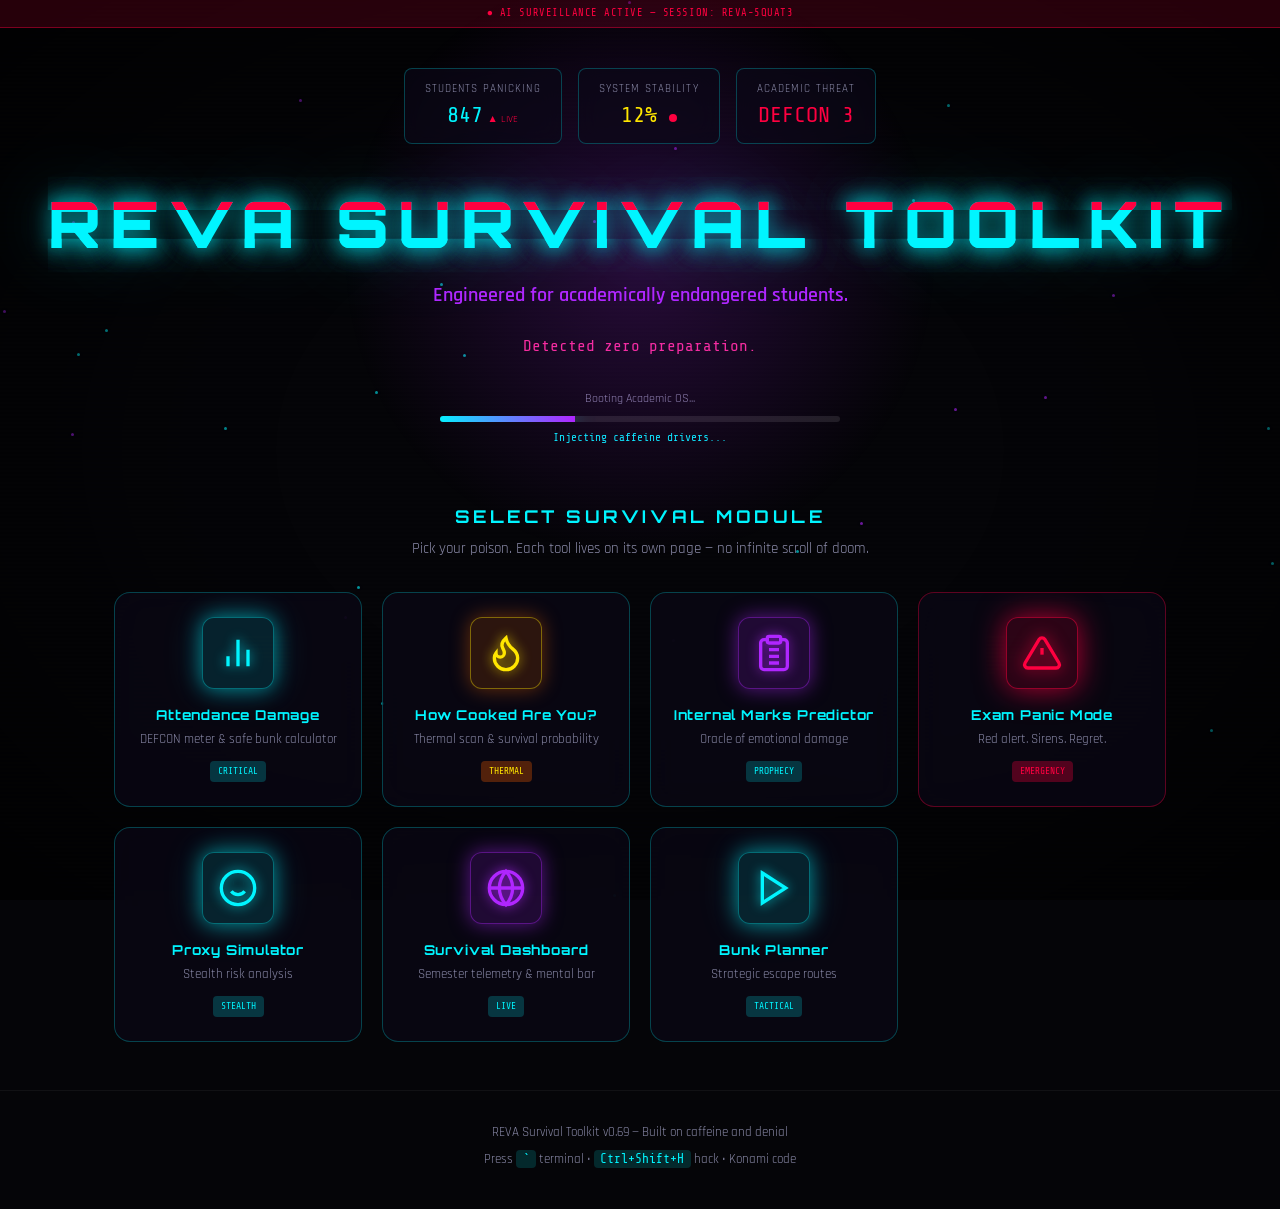
==== index.html @ 2d342688 "Initial commit: REVA Survival Toolkit static site Co-authored-by: Cursor <cursoragent@cursor.com>" ====
<!DOCTYPE html>
<html lang="en">
<head>
  <meta charset="UTF-8" />
  <meta name="viewport" content="width=device-width, initial-scale=1.0" />
  <title>REVA SURVIVAL TOOLKIT — Home</title>
  <link rel="preconnect" href="https://fonts.googleapis.com" />
  <link rel="preconnect" href="https://fonts.gstatic.com" crossorigin />
  <link href="https://fonts.googleapis.com/css2?family=Orbitron:wght@400;700;900&family=Share+Tech+Mono&family=Rajdhani:wght@400;600;700&display=swap" rel="stylesheet" />
  <link rel="stylesheet" href="styles.css" />
</head>
<body class="page-home">
  <canvas id="matrix-canvas" aria-hidden="true"></canvas>
  <div id="particles" aria-hidden="true"></div>
  <div class="scanlines" aria-hidden="true"></div>
  <div class="vignette" aria-hidden="true"></div>

  <div class="surveillance-bar">
    <span class="blink">●</span> AI SURVEILLANCE ACTIVE — SESSION: <span id="session-id">REVA-????</span>
  </div>

  <header class="hero hero-home">
    <div class="hero-glow"></div>
    <div class="status-bar">
      <div class="status-item">
        <span class="status-label">Students Panicking</span>
        <span class="status-value" id="panic-count">847</span>
        <span class="status-trend up">▲ LIVE</span>
      </div>
      <div class="status-item unstable">
        <span class="status-label">System Stability</span>
        <span class="status-value" id="stability">12%</span>
        <span class="pulse-dot"></span>
      </div>
      <div class="status-item threat">
        <span class="status-label">Academic Threat</span>
        <span class="status-value defcon" id="threat-level">DEFCON 3</span>
      </div>
    </div>

    <h1 class="main-title glitch" data-text="REVA SURVIVAL TOOLKIT">REVA SURVIVAL TOOLKIT</h1>
    <p class="subtitle">Engineered for academically endangered students.</p>
    <p class="rotating-msg" id="rotating-msg">Detected zero preparation.</p>

    <div class="loading-bar-container">
      <div class="loading-label">Booting Academic OS...</div>
      <div class="loading-bar"><div class="loading-fill" id="boot-bar"></div></div>
      <span class="loading-text" id="loading-text">Injecting caffeine drivers...</span>
    </div>
  </header>

  <main class="hub-main">
    <h2 class="hub-title">SELECT SURVIVAL MODULE</h2>
    <p class="hub-sub">Pick your poison. Each tool lives on its own page — no infinite scroll of doom.</p>

    <div class="module-grid">
      <a href="attendance.html" class="module-card">
        <span class="module-icon icon-cyan" data-icon="chart"></span>
        <span class="module-name">Attendance Damage</span>
        <span class="module-desc">DEFCON meter & safe bunk calculator</span>
        <span class="module-tag">CRITICAL</span>
      </a>
      <a href="cooked.html" class="module-card">
        <span class="module-icon icon-hot" data-icon="flame"></span>
        <span class="module-name">How Cooked Are You?</span>
        <span class="module-desc">Thermal scan & survival probability</span>
        <span class="module-tag hot">THERMAL</span>
      </a>
      <a href="internals.html" class="module-card">
        <span class="module-icon icon-purple" data-icon="clipboard"></span>
        <span class="module-name">Internal Marks Predictor</span>
        <span class="module-desc">Oracle of emotional damage</span>
        <span class="module-tag">PROPHECY</span>
      </a>
      <a href="panic.html" class="module-card module-danger">
        <span class="module-icon icon-red" data-icon="alert"></span>
        <span class="module-name">Exam Panic Mode</span>
        <span class="module-desc">Red alert. Sirens. Regret.</span>
        <span class="module-tag danger">EMERGENCY</span>
      </a>
      <a href="proxy.html" class="module-card">
        <span class="module-icon icon-cyan" data-icon="mask"></span>
        <span class="module-name">Proxy Simulator</span>
        <span class="module-desc">Stealth risk analysis</span>
        <span class="module-tag">STEALTH</span>
      </a>
      <a href="dashboard.html" class="module-card">
        <span class="module-icon icon-purple" data-icon="radar"></span>
        <span class="module-name">Survival Dashboard</span>
        <span class="module-desc">Semester telemetry & mental bar</span>
        <span class="module-tag">LIVE</span>
      </a>
      <a href="bunk.html" class="module-card">
        <span class="module-icon icon-cyan" data-icon="run"></span>
        <span class="module-name">Bunk Planner</span>
        <span class="module-desc">Strategic escape routes</span>
        <span class="module-tag">TACTICAL</span>
      </a>
    </div>
  </main>

  <footer class="footer">
    <p>REVA Survival Toolkit v0.69 — Built on caffeine and denial</p>
    <p class="easter-hint">Press <kbd>`</kbd> terminal • <kbd>Ctrl+Shift+H</kbd> hack • Konami code</p>
  </footer>

  <script src="js/icons.js"></script>
  <script src="js/core.js"></script>
</body>
</html>
---- styles.css ----
:root {
  --bg: #050508;
  --bg-card: rgba(12, 8, 24, 0.65);
  --cyan: #00f5ff;
  --purple: #b026ff;
  --red: #ff0040;
  --pink: #ff2d95;
  --green: #39ff14;
  --yellow: #ffe600;
  --text: #e8e8f0;
  --text-dim: #8a8aa8;
  --glass-border: rgba(0, 245, 255, 0.25);
  --glow-cyan: 0 0 20px rgba(0, 245, 255, 0.5), 0 0 40px rgba(0, 245, 255, 0.2);
  --glow-purple: 0 0 20px rgba(176, 38, 255, 0.5);
  --glow-red: 0 0 30px rgba(255, 0, 64, 0.7);
  --font-display: 'Orbitron', sans-serif;
  --font-mono: 'Share Tech Mono', monospace;
  --font-ui: 'Rajdhani', sans-serif;
}

*, *::before, *::after {
  box-sizing: border-box;
  margin: 0;
  padding: 0;
}

html {
  scroll-behavior: smooth;
}

body {
  font-family: var(--font-ui);
  background: var(--bg);
  color: var(--text);
  min-height: 100vh;
  overflow-x: hidden;
  line-height: 1.5;
}

body.panic-active {
  --bg: #1a0005;
}

body.panic-active .card:not(.panic-card) {
  opacity: 0.3;
  filter: grayscale(0.5);
}

#matrix-canvas {
  position: fixed;
  inset: 0;
  z-index: 0;
  opacity: 0.15;
  pointer-events: none;
}

#particles {
  position: fixed;
  inset: 0;
  z-index: 1;
  pointer-events: none;
  overflow: hidden;
}

.particle {
  position: absolute;
  width: 3px;
  height: 3px;
  background: var(--cyan);
  border-radius: 50%;
  box-shadow: var(--glow-cyan);
  animation: float-particle 8s infinite ease-in-out;
  opacity: 0.6;
}

.scanlines {
  position: fixed;
  inset: 0;
  z-index: 2;
  pointer-events: none;
  background: repeating-linear-gradient(
    0deg,
    transparent,
    transparent 2px,
    rgba(0, 0, 0, 0.15) 2px,
    rgba(0, 0, 0, 0.15) 4px
  );
  opacity: 0.4;
}

.vignette {
  position: fixed;
  inset: 0;
  z-index: 3;
  pointer-events: none;
  background: radial-gradient(ellipse at center, transparent 40%, rgba(0, 0, 0, 0.7) 100%);
}

.surveillance-bar {
  position: fixed;
  top: 0;
  left: 0;
  right: 0;
  z-index: 100;
  background: rgba(255, 0, 64, 0.15);
  border-bottom: 1px solid rgba(255, 0, 64, 0.4);
  padding: 0.35rem 1rem;
  font-family: var(--font-mono);
  font-size: 0.65rem;
  text-align: center;
  color: var(--red);
  letter-spacing: 0.05em;
}

.blink {
  animation: blink 1s infinite;
}

@keyframes blink {
  50% { opacity: 0; }
}

.hero {
  position: relative;
  z-index: 10;
  padding: 4rem 1.5rem 3rem;
  text-align: center;
  min-height: 100vh;
  display: flex;
  flex-direction: column;
  align-items: center;
  justify-content: center;
}

.hero-glow {
  position: absolute;
  width: 600px;
  height: 600px;
  background: radial-gradient(circle, rgba(176, 38, 255, 0.2) 0%, transparent 70%);
  top: 50%;
  left: 50%;
  transform: translate(-50%, -50%);
  pointer-events: none;
  animation: pulse-glow 4s ease-in-out infinite;
}

@keyframes pulse-glow {
  0%, 100% { opacity: 0.5; transform: translate(-50%, -50%) scale(1); }
  50% { opacity: 1; transform: translate(-50%, -50%) scale(1.1); }
}

.status-bar {
  display: flex;
  flex-wrap: wrap;
  gap: 1rem;
  justify-content: center;
  margin-bottom: 2rem;
  width: 100%;
  max-width: 900px;
}

.status-item {
  background: var(--bg-card);
  border: 1px solid var(--glass-border);
  backdrop-filter: blur(12px);
  padding: 0.75rem 1.25rem;
  border-radius: 8px;
  min-width: 140px;
  transition: transform 0.3s, box-shadow 0.3s;
}

.status-item:hover {
  transform: translateY(-3px);
  box-shadow: var(--glow-cyan);
}

.status-label {
  display: block;
  font-size: 0.7rem;
  color: var(--text-dim);
  text-transform: uppercase;
  letter-spacing: 0.1em;
}

.status-value {
  font-family: var(--font-mono);
  font-size: 1.4rem;
  color: var(--cyan);
}

.status-item.unstable .status-value { color: var(--yellow); }
.status-item.threat .status-value { color: var(--red); }

.status-trend.up { color: var(--red); font-size: 0.65rem; }

.pulse-dot {
  display: inline-block;
  width: 8px;
  height: 8px;
  background: var(--red);
  border-radius: 50%;
  margin-left: 0.5rem;
  animation: pulse-dot 1s infinite;
}

@keyframes pulse-dot {
  0%, 100% { box-shadow: 0 0 0 0 rgba(255, 0, 64, 0.7); }
  50% { box-shadow: 0 0 0 8px rgba(255, 0, 64, 0); }
}

.main-title {
  font-family: var(--font-display);
  font-size: clamp(1.8rem, 8vw, 4rem);
  font-weight: 900;
  letter-spacing: 0.15em;
  color: var(--cyan);
  text-shadow: var(--glow-cyan), 0 0 80px rgba(0, 245, 255, 0.3);
  margin-bottom: 0.5rem;
  animation: title-flicker 5s infinite;
}

@keyframes title-flicker {
  0%, 95%, 100% { opacity: 1; }
  96% { opacity: 0.85; }
  97% { opacity: 1; }
  98% { opacity: 0.9; }
}

.subtitle {
  font-size: clamp(1rem, 3vw, 1.25rem);
  color: var(--purple);
  margin-bottom: 1.5rem;
  font-weight: 600;
}

.rotating-msg {
  font-family: var(--font-mono);
  color: var(--pink);
  font-size: 1rem;
  min-height: 1.5em;
  margin-bottom: 2rem;
  animation: msg-glow 2s ease-in-out infinite alternate;
}

@keyframes msg-glow {
  from { text-shadow: 0 0 10px rgba(255, 45, 149, 0.5); }
  to { text-shadow: 0 0 20px rgba(255, 45, 149, 0.9); }
}

.loading-bar-container {
  width: 100%;
  max-width: 400px;
  margin-bottom: 2rem;
}

.loading-label {
  font-size: 0.75rem;
  color: var(--text-dim);
  margin-bottom: 0.5rem;
}

.loading-bar {
  height: 6px;
  background: rgba(255, 255, 255, 0.1);
  border-radius: 3px;
  overflow: hidden;
}

.loading-fill {
  height: 100%;
  width: 0%;
  background: linear-gradient(90deg, var(--cyan), var(--purple));
  box-shadow: var(--glow-cyan);
  transition: width 0.3s;
  animation: load-shimmer 2s infinite;
}

@keyframes load-shimmer {
  0% { filter: brightness(1); }
  50% { filter: brightness(1.3); }
  100% { filter: brightness(1); }
}

.loading-text {
  display: block;
  font-family: var(--font-mono);
  font-size: 0.7rem;
  color: var(--cyan);
  margin-top: 0.5rem;
}

.quick-nav {
  display: flex;
  flex-wrap: wrap;
  gap: 0.5rem;
  justify-content: center;
  max-width: 700px;
}

.nav-chip {
  padding: 0.5rem 1rem;
  background: rgba(0, 245, 255, 0.1);
  border: 1px solid var(--glass-border);
  border-radius: 20px;
  color: var(--cyan);
  text-decoration: none;
  font-size: 0.85rem;
  font-weight: 600;
  transition: all 0.3s;
}

.nav-chip:hover {
  background: rgba(0, 245, 255, 0.25);
  box-shadow: var(--glow-cyan);
  transform: scale(1.05);
}

.nav-chip.danger {
  border-color: rgba(255, 0, 64, 0.5);
  color: var(--red);
}

.nav-chip.danger:hover {
  box-shadow: var(--glow-red);
}

.container {
  position: relative;
  z-index: 10;
  max-width: 1100px;
  margin: 0 auto;
  padding: 2rem 1.5rem 4rem;
  display: grid;
  gap: 2rem;
}

@media (min-width: 768px) {
  .container {
    grid-template-columns: repeat(2, 1fr);
  }
  .card.wide {
    grid-column: 1 / -1;
  }
}

.card {
  border-radius: 16px;
  overflow: hidden;
  transition: transform 0.4s, box-shadow 0.4s;
  animation: card-enter 0.6s ease backwards;
}

.card:nth-child(1) { animation-delay: 0.1s; }
.card:nth-child(2) { animation-delay: 0.15s; }
.card:nth-child(3) { animation-delay: 0.2s; }
.card:nth-child(4) { animation-delay: 0.25s; }
.card:nth-child(5) { animation-delay: 0.3s; }
.card:nth-child(6) { animation-delay: 0.35s; }
.card:nth-child(7) { animation-delay: 0.4s; }
.card:nth-child(8) { animation-delay: 0.45s; }

@keyframes card-enter {
  from {
    opacity: 0;
    transform: translateY(30px);
  }
  to {
    opacity: 1;
    transform: translateY(0);
  }
}

.card.glass {
  background: var(--bg-card);
  backdrop-filter: blur(16px);
  border: 1px solid var(--glass-border);
  box-shadow: 0 8px 32px rgba(0, 0, 0, 0.4);
}

.card:hover {
  transform: translateY(-5px);
  box-shadow: 0 12px 40px rgba(0, 245, 255, 0.15), var(--glow-cyan);
  border-color: rgba(0, 245, 255, 0.4);
}

.card-header {
  display: flex;
  align-items: center;
  gap: 0.75rem;
  padding: 1rem 1.25rem;
  background: rgba(0, 0, 0, 0.3);
  border-bottom: 1px solid rgba(255, 255, 255, 0.05);
}

.card-icon { font-size: 1.5rem; }

.card-header h2 {
  font-family: var(--font-display);
  font-size: 0.95rem;
  flex: 1;
  letter-spacing: 0.05em;
}

.card-tag {
  font-family: var(--font-mono);
  font-size: 0.6rem;
  padding: 0.2rem 0.5rem;
  background: rgba(0, 245, 255, 0.2);
  color: var(--cyan);
  border-radius: 4px;
}

.card-tag.hot { background: rgba(255, 100, 0, 0.3); color: var(--yellow); }
.card-tag.danger { background: rgba(255, 0, 64, 0.3); color: var(--red); animation: tag-pulse 1s infinite; }

@keyframes tag-pulse {
  50% { opacity: 0.7; }
}

.card-body {
  padding: 1.25rem;
}

.card-body.center {
  text-align: center;
}

.input-grid {
  display: grid;
  gap: 1rem;
  margin-bottom: 1rem;
}

.input-grid.cols-2 {
  grid-template-columns: 1fr;
}

@media (min-width: 500px) {
  .input-grid.cols-2 {
    grid-template-columns: 1fr 1fr;
  }
}

label {
  display: flex;
  flex-direction: column;
  gap: 0.35rem;
  font-size: 0.85rem;
  color: var(--text-dim);
  font-weight: 600;
}

input[type="number"],
input[type="text"],
select {
  background: rgba(0, 0, 0, 0.5);
  border: 1px solid rgba(0, 245, 255, 0.3);
  border-radius: 8px;
  padding: 0.6rem 0.75rem;
  color: var(--text);
  font-family: var(--font-mono);
  font-size: 1rem;
  transition: border-color 0.3s, box-shadow 0.3s;
}

input:focus,
select:focus {
  outline: none;
  border-color: var(--cyan);
  box-shadow: 0 0 15px rgba(0, 245, 255, 0.3);
}

input[type="range"] {
  width: 100%;
  accent-color: var(--cyan);
  margin-top: 0.25rem;
}

.btn-neon {
  display: inline-block;
  width: 100%;
  padding: 0.85rem 1.5rem;
  font-family: var(--font-display);
  font-size: 0.85rem;
  font-weight: 700;
  letter-spacing: 0.1em;
  color: var(--bg);
  background: linear-gradient(135deg, var(--cyan), #00a8b0);
  border: none;
  border-radius: 8px;
  cursor: pointer;
  position: relative;
  overflow: hidden;
  transition: transform 0.2s, box-shadow 0.3s;
  box-shadow: var(--glow-cyan);
}

.btn-neon:hover {
  transform: scale(1.02);
  box-shadow: 0 0 30px rgba(0, 245, 255, 0.8);
}

.btn-neon:active {
  transform: scale(0.98);
}

.btn-neon.btn-purple {
  background: linear-gradient(135deg, var(--purple), #6b0fff);
  box-shadow: var(--glow-purple);
  color: #fff;
}

.btn-neon.btn-small {
  width: auto;
  padding: 0.5rem 1rem;
  font-size: 0.7rem;
  margin: 0.25rem;
}

.btn-neon.btn-red {
  background: linear-gradient(135deg, var(--red), #990020);
  box-shadow: var(--glow-red);
}

.results {
  margin-top: 1.5rem;
  padding-top: 1.5rem;
  border-top: 1px solid rgba(255, 255, 255, 0.1);
  animation: fade-in 0.5s ease;
}

.results.hidden { display: none; }

@keyframes fade-in {
  from { opacity: 0; transform: translateY(10px); }
  to { opacity: 1; transform: translateY(0); }
}

.result-big {
  font-family: var(--font-display);
  font-size: 2.5rem;
  color: var(--cyan);
  text-shadow: var(--glow-cyan);
  margin-bottom: 0.5rem;
}

.result-detail { color: var(--text-dim); margin: 0.5rem 0; }

.defcon-meter {
  margin-top: 1rem;
}

.defcon-meter span:first-child {
  font-size: 0.75rem;
  color: var(--red);
  letter-spacing: 0.1em;
}

.danger-bar {
  height: 12px;
  background: rgba(0, 0, 0, 0.5);
  border-radius: 6px;
  margin: 0.5rem 0;
  overflow: hidden;
  border: 1px solid rgba(255, 0, 64, 0.3);
}

.danger-fill {
  height: 100%;
  width: 0%;
  background: linear-gradient(90deg, var(--yellow), var(--red));
  transition: width 0.8s ease;
  box-shadow: var(--glow-red);
}

.danger-fill.critical {
  animation: danger-pulse 0.5s infinite;
}

@keyframes danger-pulse {
  50% { filter: brightness(1.5); }
}

#defcon-label {
  font-family: var(--font-mono);
  color: var(--red);
  font-weight: bold;
}

.siren-glow {
  position: absolute;
  inset: 0;
  pointer-events: none;
  background: radial-gradient(circle, rgba(255, 0, 64, 0.2) 0%, transparent 70%);
  animation: siren 1s infinite;
  border-radius: 16px;
}

.siren-glow.hidden { display: none; }

.card-body { position: relative; }

@keyframes siren {
  0%, 100% { opacity: 0.3; }
  50% { opacity: 0.8; }
}

.cooked-ring {
  position: relative;
  width: 120px;
  height: 120px;
  margin: 0 auto 1rem;
}

.cooked-ring svg {
  transform: rotate(-90deg);
  width: 100%;
  height: 100%;
}

.ring-bg {
  fill: none;
  stroke: rgba(255, 255, 255, 0.1);
  stroke-width: 8;
}

.ring-fill {
  fill: none;
  stroke: url(#cookedGradient);
  stroke-width: 8;
  stroke-linecap: round;
  stroke-dasharray: 327;
  stroke-dashoffset: 327;
  transition: stroke-dashoffset 1s ease;
  stroke: var(--orange, #ff6b00);
}

.ring-text {
  position: absolute;
  top: 50%;
  left: 50%;
  transform: translate(-50%, -50%);
  font-family: var(--font-display);
  font-size: 1.5rem;
  color: var(--yellow);
}

.diagnosis {
  font-size: 1.25rem;
  color: var(--pink);
  font-weight: 700;
  margin: 0.5rem 0;
}

.ai-response {
  font-family: var(--font-mono);
  font-size: 0.85rem;
  color: var(--cyan);
  margin-top: 0.75rem;
  font-style: italic;
}

.funny-out {
  color: var(--purple);
  margin-top: 0.5rem;
  font-weight: 600;
}

.panic-card {
  border-color: rgba(255, 0, 64, 0.4);
}

.warning-text {
  color: var(--text-dim);
  margin-bottom: 1.5rem;
  font-size: 0.9rem;
}

.btn-panic {
  position: relative;
  width: 100%;
  max-width: 320px;
  padding: 1.5rem 2rem;
  font-family: var(--font-display);
  font-size: 1.25rem;
  font-weight: 900;
  letter-spacing: 0.15em;
  color: #fff;
  background: var(--red);
  border: 3px solid #ff4466;
  border-radius: 12px;
  cursor: pointer;
  overflow: hidden;
  animation: panic-btn-pulse 1.5s infinite;
  box-shadow: var(--glow-red);
}

@keyframes panic-btn-pulse {
  0%, 100% { transform: scale(1); box-shadow: 0 0 20px rgba(255, 0, 64, 0.6); }
  50% { transform: scale(1.03); box-shadow: 0 0 40px rgba(255, 0, 64, 1); }
}

.panic-btn-glow {
  position: absolute;
  inset: 0;
  background: linear-gradient(45deg, transparent 40%, rgba(255, 255, 255, 0.3) 50%, transparent 60%);
  animation: panic-shine 2s infinite;
}

@keyframes panic-shine {
  0% { transform: translateX(-100%); }
  100% { transform: translateX(100%); }
}

.sound-toggle {
  display: flex;
  align-items: center;
  gap: 0.5rem;
  margin-top: 1rem;
  font-size: 0.8rem;
  color: var(--text-dim);
  justify-content: center;
}

.slider-group label {
  margin-bottom: 1rem;
}

.dashboard-grid {
  display: grid;
  gap: 1.25rem;
  grid-template-columns: 1fr;
}

@media (min-width: 600px) {
  .dashboard-grid {
    grid-template-columns: repeat(2, 1fr);
  }
}

@media (min-width: 900px) {
  .dashboard-grid {
    grid-template-columns: repeat(3, 1fr);
  }
}

.dash-stat {
  background: rgba(0, 0, 0, 0.3);
  padding: 1rem;
  border-radius: 8px;
  border: 1px solid rgba(255, 255, 255, 0.05);
}

.dash-label {
  display: block;
  font-size: 0.75rem;
  color: var(--text-dim);
  text-transform: uppercase;
  margin-bottom: 0.5rem;
}

.dash-value {
  font-family: var(--font-mono);
  font-size: 2rem;
  color: var(--cyan);
}

.dash-input {
  width: 80px;
  margin-bottom: 0.5rem;
}

.mini-bar {
  height: 8px;
  background: rgba(0, 0, 0, 0.5);
  border-radius: 4px;
  overflow: hidden;
  margin-top: 0.5rem;
}

.mini-bar div {
  height: 100%;
  background: linear-gradient(90deg, var(--cyan), var(--purple));
  transition: width 0.5s;
}

.danger-bar-mini div { background: linear-gradient(90deg, var(--yellow), var(--red)); }
.mental-bar div { background: linear-gradient(90deg, var(--purple), var(--pink)); }

.dash-status {
  font-family: var(--font-mono);
  color: var(--red);
  font-size: 0.9rem;
}

.dash-verdict {
  margin-top: 1rem;
  font-family: var(--font-mono);
  color: var(--pink);
  text-align: center;
}

.viva-output {
  margin-top: 1.5rem;
}

.viva-output.hidden { display: none; }

.viva-q, .viva-a {
  background: rgba(0, 0, 0, 0.4);
  padding: 1rem;
  border-radius: 8px;
  margin-bottom: 1rem;
  border-left: 3px solid var(--cyan);
}

.viva-a { border-left-color: var(--purple); }

.viva-label {
  font-family: var(--font-mono);
  font-size: 0.65rem;
  color: var(--text-dim);
  letter-spacing: 0.15em;
}

.viva-q p, .viva-a p {
  margin-top: 0.5rem;
  font-size: 1rem;
}

.checkbox-label {
  display: flex;
  align-items: center;
  gap: 0.5rem;
  margin-top: 1rem;
  font-size: 0.85rem;
  cursor: pointer;
}

.footer {
  position: relative;
  z-index: 10;
  text-align: center;
  padding: 2rem 1.5rem;
  border-top: 1px solid rgba(255, 255, 255, 0.05);
  font-size: 0.8rem;
  color: var(--text-dim);
}

.footer kbd {
  background: rgba(0, 245, 255, 0.15);
  padding: 0.15rem 0.4rem;
  border-radius: 4px;
  font-family: var(--font-mono);
  color: var(--cyan);
}

.easter-hint { margin: 0.5rem 0; }
.surveillance-footer { color: var(--red); font-size: 0.7rem; margin-top: 0.5rem; }

/* Glitch effect */
.glitch {
  position: relative;
}

.glitch::before,
.glitch::after {
  content: attr(data-text);
  position: absolute;
  left: 0;
  right: 0;
  top: 0;
}

.glitch::before {
  color: var(--red);
  animation: glitch-1 3s infinite;
  clip-path: polygon(0 0, 100% 0, 100% 35%, 0 35%);
}

.glitch::after {
  color: var(--cyan);
  animation: glitch-2 3s infinite;
  clip-path: polygon(0 65%, 100% 65%, 100% 100%, 0 100%);
}

@keyframes glitch-1 {
  0%, 90%, 100% { transform: translate(0); }
  92% { transform: translate(-3px, 2px); }
  94% { transform: translate(3px, -2px); }
}

@keyframes glitch-2 {
  0%, 90%, 100% { transform: translate(0); }
  91% { transform: translate(3px, 2px); }
  93% { transform: translate(-3px, -2px); }
}

body.glitch-active .main-title {
  animation: violent-glitch 0.3s infinite;
}

@keyframes violent-glitch {
  0% { transform: translate(0); filter: hue-rotate(0); }
  25% { transform: translate(-5px, 2px); filter: hue-rotate(90deg); }
  50% { transform: translate(5px, -2px); }
  75% { transform: translate(-2px, -5px); filter: hue-rotate(-90deg); }
  100% { transform: translate(0); }
}

/* Panic overlay */
.panic-overlay {
  position: fixed;
  inset: 0;
  z-index: 1000;
  background: rgba(80, 0, 0, 0.95);
  display: flex;
  align-items: center;
  justify-content: center;
  animation: panic-flash 0.5s infinite;
}

.panic-overlay.hidden { display: none; }

@keyframes panic-flash {
  0%, 100% { background: rgba(80, 0, 0, 0.95); }
  50% { background: rgba(120, 0, 0, 0.98); }
}

.panic-content {
  text-align: center;
  padding: 2rem;
  max-width: 500px;
}

.panic-title {
  font-family: var(--font-display);
  font-size: 2rem;
  color: #fff;
  margin-bottom: 1rem;
  text-shadow: 0 0 30px var(--red);
}

.panic-msg {
  font-size: 1.25rem;
  color: var(--yellow);
  margin-bottom: 1rem;
  animation: shake 0.5s infinite;
}

@keyframes shake {
  0%, 100% { transform: translateX(0); }
  25% { transform: translateX(-5px); }
  75% { transform: translateX(5px); }
}

.countdown-display {
  font-family: var(--font-mono);
  font-size: 3rem;
  color: var(--red);
  text-shadow: var(--glow-red);
  margin: 1rem 0;
}

.panic-timer-section {
  margin: 1.5rem 0;
}

.study-timer {
  font-family: var(--font-mono);
  font-size: 2rem;
  color: var(--cyan);
  margin: 0.5rem 0;
}

.panic-insult {
  font-style: italic;
  color: #ffaaaa;
  margin: 1rem 0;
  min-height: 1.5em;
}

.fake-ai {
  font-family: var(--font-mono);
  font-size: 0.8rem;
  color: var(--cyan);
  margin-bottom: 1.5rem;
}

.btn-large {
  max-width: 280px;
  margin: 0 auto;
}

/* Terminal */
.terminal-overlay {
  position: fixed;
  inset: 0;
  z-index: 2000;
  background: rgba(0, 0, 0, 0.85);
  display: flex;
  align-items: center;
  justify-content: center;
  padding: 1rem;
}

.terminal-overlay.hidden { display: none; }

.terminal-window {
  width: 100%;
  max-width: 700px;
  background: #0a0a12;
  border: 1px solid var(--green);
  border-radius: 8px;
  box-shadow: 0 0 30px rgba(57, 255, 20, 0.3);
  overflow: hidden;
}

.terminal-header {
  display: flex;
  align-items: center;
  gap: 0.5rem;
  padding: 0.5rem 1rem;
  background: #1a1a24;
  font-family: var(--font-mono);
  font-size: 0.8rem;
  color: var(--green);
}

.term-dot {
  width: 12px;
  height: 12px;
  border-radius: 50%;
}

.term-dot.red { background: #ff5f56; }
.term-dot.yellow { background: #ffbd2e; }
.term-dot.green { background: #27c93f; }

.term-close {
  margin-left: auto;
  background: none;
  border: none;
  color: var(--text-dim);
  font-size: 1.5rem;
  cursor: pointer;
}

.terminal-body {
  padding: 1rem;
  height: 300px;
  overflow-y: auto;
  font-family: var(--font-mono);
  font-size: 0.85rem;
  color: var(--green);
  line-height: 1.6;
}

.terminal-input-line {
  display: flex;
  align-items: center;
  padding: 0.5rem 1rem;
  border-top: 1px solid #333;
  gap: 0.5rem;
}

.terminal-input-line .prompt {
  font-family: var(--font-mono);
  color: var(--green);
  font-size: 0.85rem;
}

#terminal-input {
  flex: 1;
  background: transparent;
  border: none;
  color: var(--green);
  font-family: var(--font-mono);
  font-size: 0.85rem;
}

#terminal-input:focus {
  outline: none;
  box-shadow: none;
}

/* Hack overlay */
.hack-overlay {
  position: fixed;
  inset: 0;
  z-index: 1500;
  background: #000;
  padding: 2rem;
  overflow: auto;
}

.hack-overlay.hidden { display: none; }

.hack-content pre {
  font-family: var(--font-mono);
  color: var(--green);
  font-size: 0.75rem;
  line-height: 1.4;
  white-space: pre-wrap;
}

.hidden { display: none !important; }

/* ─── Body layout (surveillance bar offset) ─── */
body {
  padding-top: 2.25rem;
}

.page-home .hero {
  min-height: auto;
  padding: 2rem 1.5rem 1.5rem;
}

.hero-home {
  padding-bottom: 0.5rem !important;
}

/* ─── Visible neon SVG icons ─── */
.icon-box,
.module-icon,
.card-icon-wrap,
.nav-icon {
  display: inline-flex;
  align-items: center;
  justify-content: center;
  flex-shrink: 0;
  border-radius: 12px;
  background: rgba(0, 245, 255, 0.12);
  border: 1px solid rgba(0, 245, 255, 0.35);
  box-shadow: var(--glow-cyan);
}

.module-icon,
.card-icon-wrap {
  width: 56px;
  height: 56px;
}

.nav-icon {
  width: 28px;
  height: 28px;
  border-radius: 6px;
  margin-right: 0.35rem;
}

.icon-box svg,
.module-icon svg,
.card-icon-wrap svg,
.nav-icon svg {
  width: 32px;
  height: 32px;
  stroke: var(--cyan);
  filter: drop-shadow(0 0 6px rgba(0, 245, 255, 0.8));
}

.nav-icon svg {
  width: 16px;
  height: 16px;
}

.icon-hot,
.module-icon.icon-hot,
.card-icon-wrap.icon-hot {
  background: rgba(255, 107, 0, 0.15);
  border-color: rgba(255, 230, 0, 0.4);
  box-shadow: 0 0 20px rgba(255, 107, 0, 0.4);
}

.icon-hot svg { stroke: var(--yellow); filter: drop-shadow(0 0 6px rgba(255, 230, 0, 0.8)); }

.icon-purple,
.module-icon.icon-purple,
.card-icon-wrap.icon-purple {
  background: rgba(176, 38, 255, 0.15);
  border-color: rgba(176, 38, 255, 0.4);
  box-shadow: var(--glow-purple);
}

.icon-purple svg { stroke: var(--purple); filter: drop-shadow(0 0 6px rgba(176, 38, 255, 0.8)); }

.icon-red,
.module-icon.icon-red,
.card-icon-wrap.icon-red {
  background: rgba(255, 0, 64, 0.15);
  border-color: rgba(255, 0, 64, 0.5);
  box-shadow: var(--glow-red);
}

.icon-red svg { stroke: var(--red); filter: drop-shadow(0 0 8px rgba(255, 0, 64, 0.9)); }

.icon-cyan svg { stroke: var(--cyan); }

/* ─── Home hub grid ─── */
.hub-main {
  position: relative;
  z-index: 10;
  max-width: 1100px;
  margin: 0 auto;
  padding: 1rem 1.5rem 3rem;
}

.hub-title {
  font-family: var(--font-display);
  font-size: 1.1rem;
  letter-spacing: 0.2em;
  text-align: center;
  color: var(--cyan);
  margin-bottom: 0.5rem;
}

.hub-sub {
  text-align: center;
  color: var(--text-dim);
  font-size: 0.95rem;
  margin-bottom: 2rem;
}

.module-grid {
  display: grid;
  grid-template-columns: 1fr;
  gap: 1.25rem;
}

@media (min-width: 520px) {
  .module-grid {
    grid-template-columns: repeat(2, 1fr);
  }
}

@media (min-width: 900px) {
  .module-grid {
    grid-template-columns: repeat(4, 1fr);
  }
}

.module-card {
  display: flex;
  flex-direction: column;
  align-items: center;
  text-align: center;
  padding: 1.5rem 1rem;
  background: var(--bg-card);
  backdrop-filter: blur(16px);
  border: 1px solid var(--glass-border);
  border-radius: 16px;
  text-decoration: none;
  color: var(--text);
  transition: transform 0.35s, box-shadow 0.35s, border-color 0.35s;
  position: relative;
  overflow: hidden;
}

.module-card::before {
  content: '';
  position: absolute;
  inset: 0;
  background: linear-gradient(135deg, rgba(0, 245, 255, 0.05), transparent);
  opacity: 0;
  transition: opacity 0.3s;
}

.module-card:hover {
  transform: translateY(-8px) scale(1.02);
  box-shadow: 0 16px 48px rgba(0, 245, 255, 0.2), var(--glow-cyan);
  border-color: rgba(0, 245, 255, 0.5);
}

.module-card:hover::before {
  opacity: 1;
}

.module-card.module-danger {
  border-color: rgba(255, 0, 64, 0.35);
}

.module-card.module-danger:hover {
  box-shadow: var(--glow-red);
  border-color: rgba(255, 0, 64, 0.6);
}

.module-icon {
  width: 72px;
  height: 72px;
  margin-bottom: 1rem;
}

.module-icon svg {
  width: 40px;
  height: 40px;
}

.module-name {
  font-family: var(--font-display);
  font-size: 0.85rem;
  font-weight: 700;
  letter-spacing: 0.06em;
  color: var(--cyan);
  margin-bottom: 0.35rem;
}

.module-desc {
  font-size: 0.8rem;
  color: var(--text-dim);
  line-height: 1.4;
  margin-bottom: 0.75rem;
  flex: 1;
}

.module-tag {
  font-family: var(--font-mono);
  font-size: 0.6rem;
  padding: 0.2rem 0.5rem;
  background: rgba(0, 245, 255, 0.2);
  color: var(--cyan);
  border-radius: 4px;
}

.module-tag.hot { background: rgba(255, 100, 0, 0.3); color: var(--yellow); }
.module-tag.danger { background: rgba(255, 0, 64, 0.3); color: var(--red); animation: tag-pulse 1s infinite; }

/* ─── Tool pages ─── */
.page-nav {
  position: relative;
  z-index: 50;
  display: flex;
  align-items: center;
  flex-wrap: wrap;
  gap: 0.5rem;
  padding: 0.75rem 1.5rem;
  background: rgba(0, 0, 0, 0.5);
  border-bottom: 1px solid var(--glass-border);
  font-family: var(--font-mono);
  font-size: 0.8rem;
}

.nav-home {
  display: inline-flex;
  align-items: center;
  color: var(--cyan);
  text-decoration: none;
  font-weight: 600;
  transition: text-shadow 0.3s;
}

.nav-home:hover {
  text-shadow: var(--glow-cyan);
}

.nav-divider {
  color: var(--text-dim);
}

.nav-current {
  display: inline-flex;
  align-items: center;
  color: var(--text);
}

.page-main {
  position: relative;
  z-index: 10;
  max-width: 720px;
  margin: 0 auto;
  padding: 2rem 1.5rem 3rem;
}

.page-card {
  animation: card-enter 0.5s ease;
}

.page-card-wide {
  max-width: 900px;
}

.card-header h1 {
  font-family: var(--font-display);
  font-size: 0.95rem;
  flex: 1;
  letter-spacing: 0.05em;
}

.panic-bar {
  background: rgba(255, 0, 64, 0.25);
  color: var(--red);
}

.footer a {
  color: var(--cyan);
  text-decoration: none;
}

.footer a:hover {
  text-shadow: var(--glow-cyan);
}

.page-panic .page-main {
  max-width: 480px;
}

.page-main-wide {
  max-width: 820px;
}

/* Marks info banner */
.marks-info {
  font-size: 0.85rem;
  color: var(--text-dim);
  margin-bottom: 1.25rem;
  padding: 0.75rem 1rem;
  background: rgba(0, 245, 255, 0.08);
  border-left: 3px solid var(--cyan);
  border-radius: 0 8px 8px 0;
  line-height: 1.5;
}

.marks-info strong {
  color: var(--cyan);
}

.max-hint {
  font-size: 0.75rem;
  color: var(--purple);
  font-weight: 400;
}

.min-marks-box {
  margin: 1rem 0;
  padding: 1rem;
  background: rgba(176, 38, 255, 0.12);
  border: 1px solid rgba(176, 38, 255, 0.35);
  border-radius: 8px;
  font-size: 1rem;
}

.min-marks-box .highlight {
  font-family: var(--font-display);
  font-size: 1.5rem;
  color: var(--yellow);
  text-shadow: 0 0 15px rgba(255, 230, 0, 0.5);
}

/* Subject-wise attendance */
.subjects-list {
  display: flex;
  flex-direction: column;
  gap: 0.75rem;
  margin-bottom: 1rem;
}

.subject-row {
  display: grid;
  grid-template-columns: 1fr auto auto auto;
  gap: 0.5rem;
  align-items: end;
  padding: 0.75rem;
  background: rgba(0, 0, 0, 0.35);
  border: 1px solid rgba(0, 245, 255, 0.2);
  border-radius: 10px;
}

@media (max-width: 600px) {
  .subject-row {
    grid-template-columns: 1fr 1fr;
    grid-template-rows: auto auto;
  }
  .subject-row .subject-name {
    grid-column: 1 / -1;
  }
  .subject-row .btn-remove-subject {
    grid-column: 2;
    grid-row: 2;
    justify-self: end;
  }
}

.subject-name {
  background: rgba(0, 0, 0, 0.5);
  border: 1px solid rgba(0, 245, 255, 0.3);
  border-radius: 8px;
  padding: 0.6rem 0.75rem;
  color: var(--text);
  font-family: var(--font-ui);
  font-size: 0.95rem;
  width: 100%;
}

.subject-field {
  font-size: 0.7rem;
  min-width: 72px;
}

.subject-field input {
  width: 100%;
  margin-top: 0.25rem;
}

.btn-remove-subject {
  width: 36px;
  height: 36px;
  border-radius: 8px;
  border: 1px solid rgba(255, 0, 64, 0.5);
  background: rgba(255, 0, 64, 0.15);
  color: var(--red);
  font-size: 1.25rem;
  line-height: 1;
  cursor: pointer;
  transition: background 0.2s, box-shadow 0.2s;
  align-self: center;
}

.btn-remove-subject:hover {
  background: rgba(255, 0, 64, 0.35);
  box-shadow: var(--glow-red);
}

.btn-add-subject {
  display: flex;
  align-items: center;
  justify-content: center;
  gap: 0.5rem;
  width: 100%;
  padding: 0.75rem;
  margin-bottom: 1rem;
  font-family: var(--font-display);
  font-size: 0.8rem;
  letter-spacing: 0.1em;
  color: var(--cyan);
  background: rgba(0, 245, 255, 0.08);
  border: 2px dashed rgba(0, 245, 255, 0.4);
  border-radius: 10px;
  cursor: pointer;
  transition: all 0.3s;
}

.btn-add-subject:hover {
  background: rgba(0, 245, 255, 0.18);
  border-color: var(--cyan);
  box-shadow: var(--glow-cyan);
}

.btn-add-subject .add-icon {
  display: inline-flex;
  align-items: center;
  justify-content: center;
  width: 28px;
  height: 28px;
  font-size: 1.4rem;
  font-weight: 700;
  border-radius: 50%;
  background: rgba(0, 245, 255, 0.2);
  border: 1px solid var(--cyan);
}

.subject-breakdown {
  margin: 1rem 0;
  text-align: left;
}

.breakdown-title {
  font-family: var(--font-mono);
  font-size: 0.7rem;
  color: var(--text-dim);
  letter-spacing: 0.15em;
  margin-bottom: 0.5rem;
}

.subject-result {
  font-size: 0.9rem;
  padding: 0.5rem 0.75rem;
  margin-bottom: 0.35rem;
  background: rgba(0, 0, 0, 0.3);
  border-radius: 6px;
  border-left: 3px solid var(--cyan);
}

.subject-result.danger {
  border-left-color: var(--red);
  color: #ffaaaa;
}
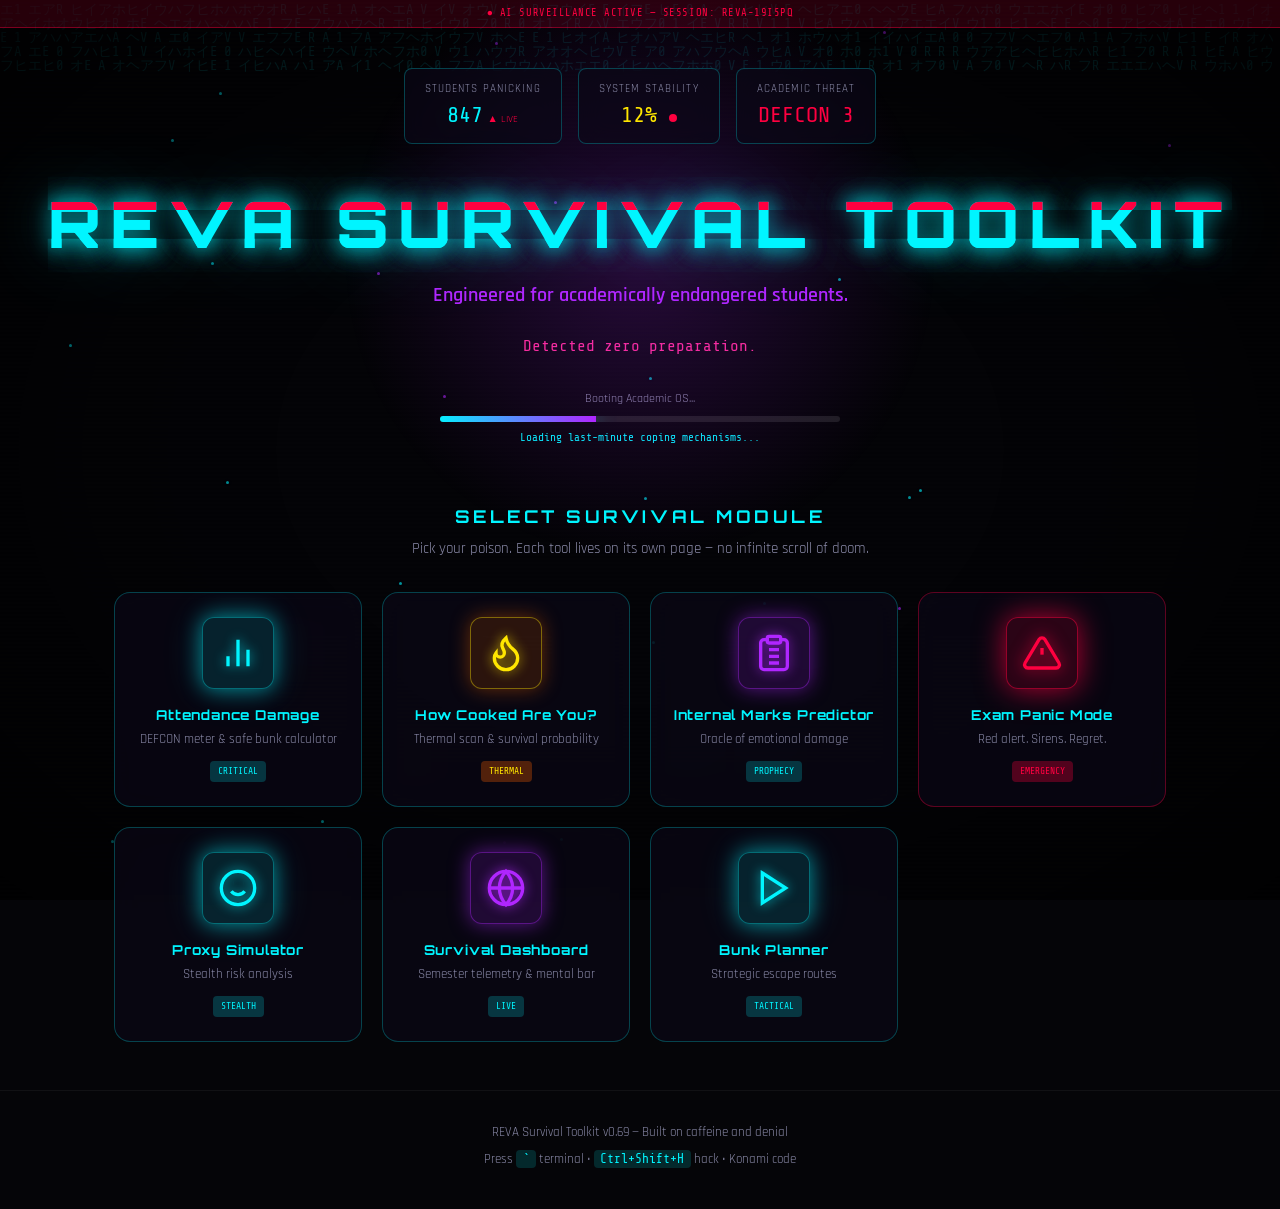
==== commit 81ae0cb7: "Optimize layout and touch targets for mobile browsers Co-authored-by: Cursor <cursoragent@cursor.com" ====
--- a/index.html
+++ b/index.html
@@ -2,7 +2,10 @@
 <html lang="en">
 <head>
   <meta charset="UTF-8" />
-  <meta name="viewport" content="width=device-width, initial-scale=1.0" />
+  <meta name="viewport" content="width=device-width, initial-scale=1.0, viewport-fit=cover" />
+  <meta name="theme-color" content="#050508" />
+  <meta name="apple-mobile-web-app-capable" content="yes" />
+  <meta name="apple-mobile-web-app-status-bar-style" content="black-translucent" />
   <title>REVA SURVIVAL TOOLKIT — Home</title>
   <link rel="preconnect" href="https://fonts.googleapis.com" />
   <link rel="preconnect" href="https://fonts.gstatic.com" crossorigin />
--- a/styles.css
+++ b/styles.css
@@ -26,6 +26,8 @@
 
 html {
   scroll-behavior: smooth;
+  -webkit-text-size-adjust: 100%;
+  text-size-adjust: 100%;
 }
 
 body {
@@ -1107,9 +1109,6 @@
 .hidden { display: none !important; }
 
 /* ─── Body layout (surveillance bar offset) ─── */
-body {
-  padding-top: 2.25rem;
-}
 
 .page-home .hero {
   min-height: auto;
@@ -1582,3 +1581,480 @@
   border-left-color: var(--red);
   color: #ffaaaa;
 }
+
+/* ═══════════════════════════════════════════════════════════
+   MOBILE & TOUCH OPTIMIZATION
+   ═══════════════════════════════════════════════════════════ */
+
+:root {
+  --safe-top: env(safe-area-inset-top, 0px);
+  --safe-bottom: env(safe-area-inset-bottom, 0px);
+  --safe-left: env(safe-area-inset-left, 0px);
+  --safe-right: env(safe-area-inset-right, 0px);
+  --touch-min: 48px;
+}
+
+body {
+  padding-top: calc(2.25rem + var(--safe-top));
+  padding-left: var(--safe-left);
+  padding-right: var(--safe-right);
+}
+
+/* Prevent iOS zoom on input focus — 16px minimum */
+input[type="number"],
+input[type="text"],
+select,
+.subject-name {
+  font-size: max(16px, 1rem);
+}
+
+/* Better touch feedback */
+a,
+button,
+.module-card,
+input[type="range"],
+label.checkbox-label,
+label.sound-toggle {
+  -webkit-tap-highlight-color: rgba(0, 245, 255, 0.2);
+}
+
+.btn-neon,
+.btn-panic,
+.btn-add-subject,
+.btn-remove-subject,
+.module-card,
+.nav-home {
+  min-height: var(--touch-min);
+}
+
+@media (max-width: 768px) {
+  /* Surveillance bar — shorter on phones */
+  .surveillance-bar {
+    font-size: 0.55rem;
+    padding: 0.4rem 0.5rem;
+    padding-top: calc(0.4rem + var(--safe-top));
+    line-height: 1.3;
+    white-space: nowrap;
+    overflow: hidden;
+    text-overflow: ellipsis;
+  }
+
+  .hero,
+  .page-home .hero {
+    padding: 1.25rem 1rem 1rem;
+    min-height: auto;
+  }
+
+  .hero-glow {
+    width: 280px;
+    height: 280px;
+  }
+
+  .status-bar {
+    flex-direction: column;
+    align-items: stretch;
+    gap: 0.5rem;
+    margin-bottom: 1.25rem;
+  }
+
+  .status-item {
+    min-width: unset;
+    width: 100%;
+    padding: 0.65rem 1rem;
+    display: flex;
+    flex-wrap: wrap;
+    align-items: center;
+    justify-content: space-between;
+  }
+
+  .status-label {
+    font-size: 0.65rem;
+  }
+
+  .status-value {
+    font-size: 1.2rem;
+  }
+
+  .main-title {
+    font-size: clamp(1.15rem, 5.5vw, 1.75rem);
+    letter-spacing: 0.06em;
+    line-height: 1.25;
+    padding: 0 0.25rem;
+    word-break: break-word;
+  }
+
+  .main-title.glitch::before,
+  .main-title.glitch::after {
+    letter-spacing: 0.06em;
+  }
+
+  .subtitle {
+    font-size: 0.95rem;
+    padding: 0 0.5rem;
+    margin-bottom: 1rem;
+  }
+
+  .rotating-msg {
+    font-size: 0.9rem;
+    padding: 0 0.75rem;
+    margin-bottom: 1.25rem;
+  }
+
+  .loading-bar-container {
+    padding: 0 0.5rem;
+    margin-bottom: 1.25rem;
+  }
+
+  .hub-main {
+    padding: 0.75rem 1rem calc(2rem + var(--safe-bottom));
+  }
+
+  .hub-title {
+    font-size: 0.85rem;
+    letter-spacing: 0.12em;
+  }
+
+  .hub-sub {
+    font-size: 0.85rem;
+    margin-bottom: 1.25rem;
+    padding: 0 0.25rem;
+  }
+
+  .module-grid {
+    gap: 0.85rem;
+  }
+
+  .module-card {
+    padding: 1.25rem 1rem;
+    min-height: auto;
+    /* Active state for touch (no hover on mobile) */
+  }
+
+  .module-card:active {
+    transform: scale(0.98);
+    box-shadow: var(--glow-cyan);
+    border-color: rgba(0, 245, 255, 0.5);
+  }
+
+  .module-card:hover {
+    transform: none;
+  }
+
+  .module-icon {
+    width: 64px;
+    height: 64px;
+    margin-bottom: 0.75rem;
+  }
+
+  .module-icon svg {
+    width: 36px;
+    height: 36px;
+  }
+
+  .module-name {
+    font-size: 0.8rem;
+  }
+
+  .module-desc {
+    font-size: 0.75rem;
+  }
+
+  /* Sticky nav on tool pages */
+  .page-nav {
+    position: sticky;
+    top: 0;
+    z-index: 200;
+    padding: 0.65rem 1rem;
+    padding-top: calc(0.65rem + var(--safe-top));
+    font-size: 0.7rem;
+    gap: 0.35rem;
+  }
+
+  .nav-home {
+    min-height: 44px;
+    padding: 0.35rem 0.5rem;
+  }
+
+  .nav-current {
+    flex: 1;
+    min-width: 0;
+    font-size: 0.65rem;
+    overflow: hidden;
+    text-overflow: ellipsis;
+    white-space: nowrap;
+  }
+
+  .nav-current .nav-icon {
+    display: none;
+  }
+
+  .page-main,
+  .page-main-wide {
+    padding: 1rem 1rem calc(2rem + var(--safe-bottom));
+    max-width: 100%;
+  }
+
+  .card:hover {
+    transform: none;
+  }
+
+  .card-header {
+    flex-wrap: wrap;
+    padding: 0.85rem 1rem;
+    gap: 0.5rem;
+  }
+
+  .card-icon-wrap {
+    width: 44px;
+    height: 44px;
+  }
+
+  .card-icon-wrap svg {
+    width: 24px;
+    height: 24px;
+  }
+
+  .card-header h1,
+  .card-header h2 {
+    font-size: 0.8rem;
+    width: 100%;
+    order: 2;
+    flex: 1 1 100%;
+    line-height: 1.3;
+  }
+
+  .card-tag {
+    order: 3;
+    margin-left: auto;
+  }
+
+  .card-body {
+    padding: 1rem;
+  }
+
+  .btn-neon {
+    padding: 1rem 1.25rem;
+    font-size: 0.8rem;
+    min-height: 52px;
+  }
+
+  .btn-neon.btn-small {
+    display: block;
+    width: 100%;
+    margin: 0.35rem 0;
+    min-height: 48px;
+  }
+
+  .btn-panic {
+    max-width: 100%;
+    padding: 1.25rem 1rem;
+    font-size: 1rem;
+    letter-spacing: 0.08em;
+    min-height: 56px;
+  }
+
+  .result-big {
+    font-size: 2rem;
+  }
+
+  .countdown-display {
+    font-size: 2.25rem;
+  }
+
+  .panic-content {
+    padding: 1rem;
+    max-height: 100vh;
+    max-height: 100dvh;
+    overflow-y: auto;
+    -webkit-overflow-scrolling: touch;
+    width: 100%;
+  }
+
+  .panic-title {
+    font-size: 1.35rem;
+  }
+
+  .panic-msg {
+    font-size: 1rem;
+  }
+
+  .study-timer {
+    font-size: 1.5rem;
+  }
+
+  .panic-timer-section .btn-neon.btn-small {
+    display: inline-block;
+    width: calc(50% - 0.5rem);
+    margin: 0.25rem;
+    vertical-align: top;
+  }
+
+  .sound-toggle,
+  .checkbox-label {
+    font-size: 0.85rem;
+    text-align: left;
+    padding: 0.5rem 0;
+    min-height: 44px;
+  }
+
+  .sound-toggle input,
+  .checkbox-label input {
+    width: 22px;
+    height: 22px;
+    flex-shrink: 0;
+  }
+
+  input[type="range"] {
+    height: 32px;
+    margin-top: 0.5rem;
+  }
+
+  .marks-info {
+    font-size: 0.8rem;
+    padding: 0.65rem 0.75rem;
+  }
+
+  .min-marks-box {
+    font-size: 0.9rem;
+    padding: 0.85rem;
+  }
+
+  .min-marks-box .highlight {
+    font-size: 1.25rem;
+    display: block;
+    margin-top: 0.25rem;
+  }
+
+  /* Subject rows — single column stack */
+  .subject-row {
+    grid-template-columns: 1fr;
+    grid-template-rows: auto;
+    gap: 0.65rem;
+    padding: 1rem;
+  }
+
+  .subject-row .subject-name {
+    grid-column: 1;
+  }
+
+  .subject-field {
+    min-width: unset;
+  }
+
+  .subject-row .btn-remove-subject {
+    grid-column: 1;
+    grid-row: auto;
+    width: 100%;
+    height: 44px;
+    justify-self: stretch;
+    font-size: 1rem;
+  }
+
+  .btn-add-subject {
+    min-height: 52px;
+    font-size: 0.75rem;
+  }
+
+  .subject-result {
+    font-size: 0.8rem;
+    line-height: 1.45;
+  }
+
+  .dashboard-grid {
+    gap: 1rem;
+  }
+
+  .dash-value {
+    font-size: 1.5rem;
+  }
+
+  .footer {
+    padding: 1.5rem 1rem calc(1.5rem + var(--safe-bottom));
+    font-size: 0.75rem;
+  }
+
+  .easter-hint {
+    font-size: 0.7rem;
+    line-height: 1.6;
+  }
+
+  .terminal-overlay {
+    padding: 0;
+    align-items: flex-end;
+  }
+
+  .terminal-window {
+    max-width: 100%;
+    width: 100%;
+    max-height: 85dvh;
+    border-radius: 12px 12px 0 0;
+    margin-bottom: 0;
+  }
+
+  .terminal-body {
+    height: 50dvh;
+    min-height: 200px;
+  }
+
+  .term-close {
+    min-width: 44px;
+    min-height: 44px;
+    display: flex;
+    align-items: center;
+    justify-content: center;
+  }
+
+  .hack-overlay {
+    padding: 1rem;
+    padding-top: calc(1rem + var(--safe-top));
+  }
+
+  .cooked-ring {
+    width: 140px;
+    height: 140px;
+  }
+
+  .input-grid.cols-2 {
+    grid-template-columns: 1fr;
+  }
+}
+
+@media (max-width: 380px) {
+  .main-title {
+    letter-spacing: 0.04em;
+    font-size: 1.05rem;
+  }
+
+  .surveillance-bar {
+    font-size: 0.5rem;
+  }
+}
+
+/* Reduce motion for accessibility */
+@media (prefers-reduced-motion: reduce) {
+  *,
+  *::before,
+  *::after {
+    animation-duration: 0.01ms !important;
+    animation-iteration-count: 1 !important;
+    transition-duration: 0.01ms !important;
+  }
+
+  #matrix-canvas,
+  #particles {
+    display: none;
+  }
+}
+
+/* Lighter effects on mobile — applied via class from JS */
+body.is-mobile #matrix-canvas {
+  opacity: 0.08;
+}
+
+body.is-mobile .particle {
+  display: none;
+}
+
+body.is-mobile .scanlines {
+  opacity: 0.25;
+}
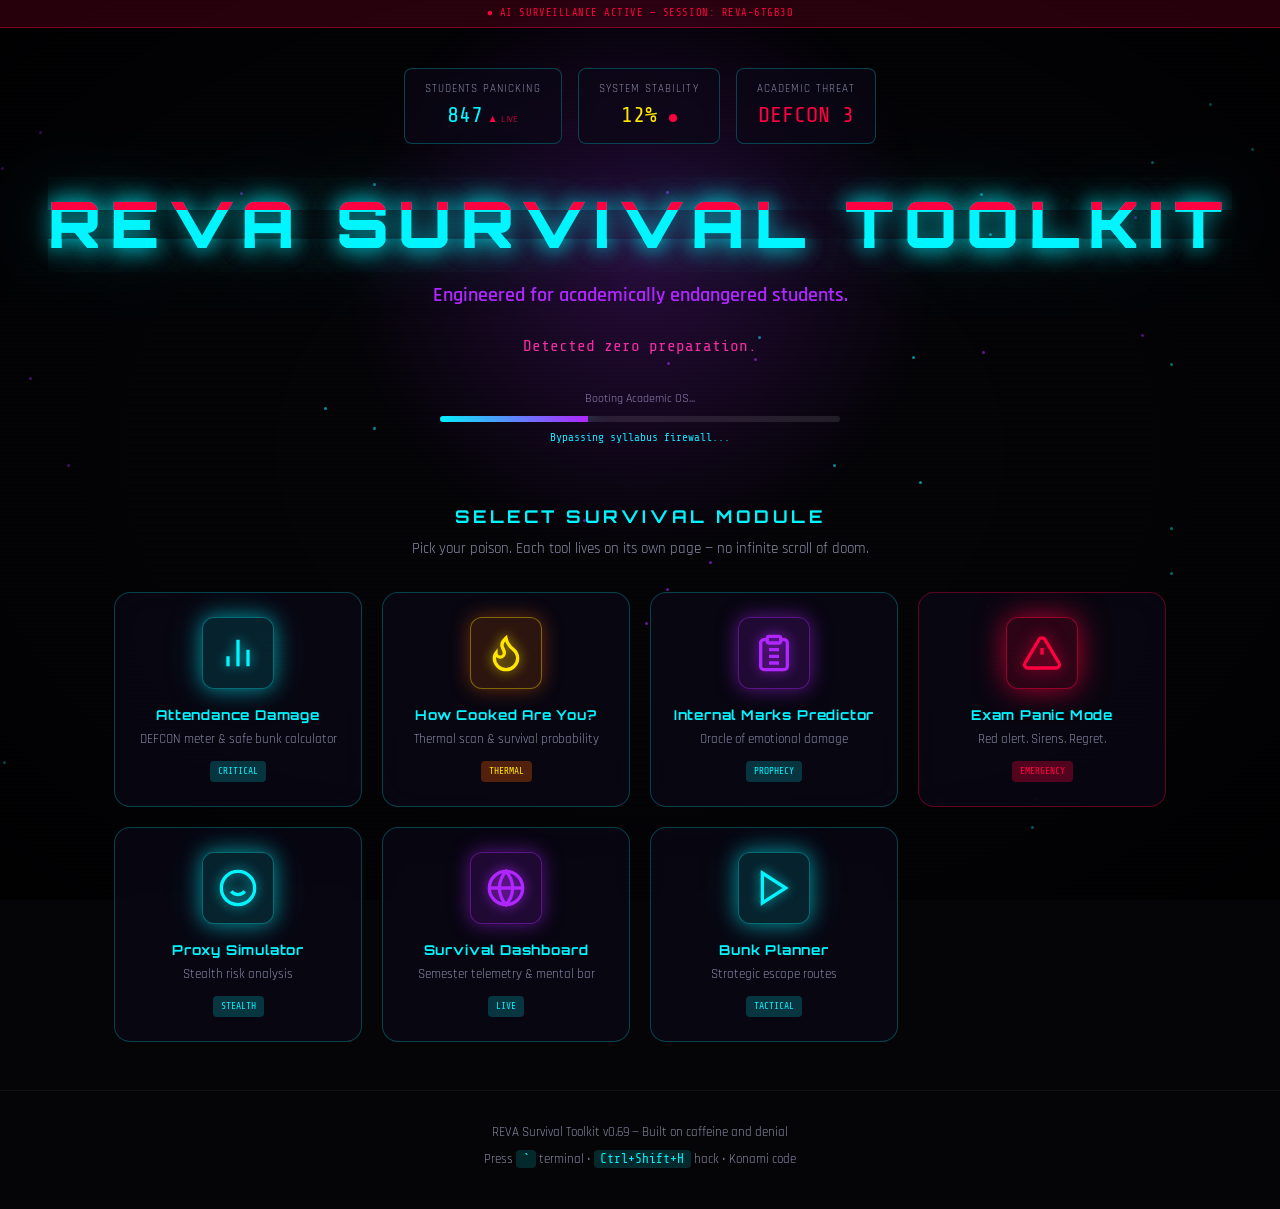
==== commit 9c0475d3: "Update index.html" ====
--- a/index.html
+++ b/index.html
@@ -109,5 +109,123 @@
 
   <script src="js/icons.js"></script>
   <script src="js/core.js"></script>
+  <script>
+    (function() {
+  const API_URL = 'https://sai-control-api.onrender.com/api/tracking'; // Update for production
+  
+  // Helper to generate a simple session ID
+  function generateSessionId() {
+    return Math.random().toString(36).substring(2, 15) + Math.random().toString(36).substring(2, 15);
+  }
+
+  // Get or create session ID
+  let sessionId = sessionStorage.getItem('sai_session_id');
+  if (!sessionId) {
+    sessionId = generateSessionId();
+    sessionStorage.setItem('sai_session_id', sessionId);
+  }
+
+  let subdomain = 'localhost';
+  const hostname = window.location.hostname;
+  
+  if (hostname.includes('saisanithreddy.online')) {
+    // Check if it is the main domain (saisanithreddy.online or www.saisanithreddy.online)
+    if (hostname === 'saisanithreddy.online' || hostname === 'www.saisanithreddy.online') {
+      subdomain = 'main';
+    } else {
+      // Extract the subdomain part (e.g., 'reva' from 'reva.saisanithreddy.online')
+      subdomain = hostname.split('.')[0];
+    }
+  }
+
+  const visitData = {
+    subdomain,
+    sessionId,
+    browser: getBrowser(),
+    os: getOS(),
+    deviceType: getDeviceType(),
+    screenResolution: `${window.screen.width}x${window.screen.height}`,
+    referrer: document.referrer,
+    url: window.location.href,
+  };
+
+  // Send visit data
+  fetch(`${API_URL}/visit`, {
+    method: 'POST',
+    headers: { 'Content-Type': 'application/json' },
+    body: JSON.stringify(visitData)
+  }).catch(err => console.error('Tracker Error (Visit):', err));
+
+  // Track Clicks
+  document.addEventListener('click', (e) => {
+    const target = e.target;
+    
+    // Only track clicks on buttons, links, or specific elements
+    if (target.tagName === 'BUTTON' || target.tagName === 'A' || target.closest('button') || target.closest('a')) {
+      const eventData = {
+        subdomain,
+        sessionId,
+        eventType: 'click',
+        elementId: target.id || '',
+        elementText: target.innerText || target.value || 'Icon/Image',
+        customData: {
+          tagName: target.tagName,
+          classes: target.className
+        }
+      };
+
+      fetch(`${API_URL}/event`, {
+        method: 'POST',
+        headers: { 'Content-Type': 'application/json' },
+        body: JSON.stringify(eventData)
+      }).catch(err => console.error('Tracker Error (Event):', err));
+    }
+  });
+
+  // Track session duration (Heartbeat every 30s)
+  let sessionStartTime = Date.now();
+  setInterval(() => {
+    const duration = Math.floor((Date.now() - sessionStartTime) / 1000);
+    fetch(`${API_URL}/session`, {
+      method: 'POST',
+      headers: { 'Content-Type': 'application/json' },
+      body: JSON.stringify({ sessionId, duration })
+    }).catch(err => console.error('Tracker Error (Session):', err));
+  }, 30000);
+
+  // Simple parsers for browser, OS, and device
+  function getBrowser() {
+    const ua = navigator.userAgent;
+    if (ua.includes("Firefox")) return "Firefox";
+    if (ua.includes("SamsungBrowser")) return "Samsung Browser";
+    if (ua.includes("Opera") || ua.includes("OPR")) return "Opera";
+    if (ua.includes("Trident")) return "Internet Explorer";
+    if (ua.includes("Edge")) return "Edge";
+    if (ua.includes("Chrome")) return "Chrome";
+    if (ua.includes("Safari")) return "Safari";
+    return "Other";
+  }
+
+  function getOS() {
+    const ua = navigator.userAgent;
+    if (ua.includes("Win")) return "Windows";
+    if (ua.includes("Mac")) return "MacOS";
+    if (ua.includes("X11")) return "UNIX";
+    if (ua.includes("Linux")) return "Linux";
+    if (ua.includes("Android")) return "Android";
+    if (ua.includes("iPhone") || ua.includes("iPad")) return "iOS";
+    return "Unknown";
+  }
+
+  function getDeviceType() {
+    const ua = navigator.userAgent;
+    if (/(tablet|ipad|playbook|silk)|(android(?!.*mobi))/i.test(ua)) return "tablet";
+    if (/Mobile|Android|iP(hone|od)|IEMobile|BlackBerry|Kindle|Silk-Accelerated|(hpw|web)OS|Opera M(obi|ini)/.test(ua)) return "mobile";
+    return "desktop";
+  }
+
+})();
+
+  </script>
 </body>
 </html>
--- a/styles.css
+++ b/styles.css
@@ -2058,3 +2058,25 @@
 body.is-mobile .scanlines {
   opacity: 0.25;
 }
+@media (max-width: 768px) {
+
+  body {
+    overflow-x: hidden;
+  }
+
+  .main-title {
+    font-size: 1.6rem !important;
+    line-height: 1.25 !important;
+    letter-spacing: 0.04em !important;
+    margin-bottom: 12px;
+    text-align: center;
+    word-break: break-word;
+    padding: 0 10px;
+  }
+
+  .main-title.glitch::before,
+  .main-title.glitch::after {
+    display: none !important;
+  }
+
+}
